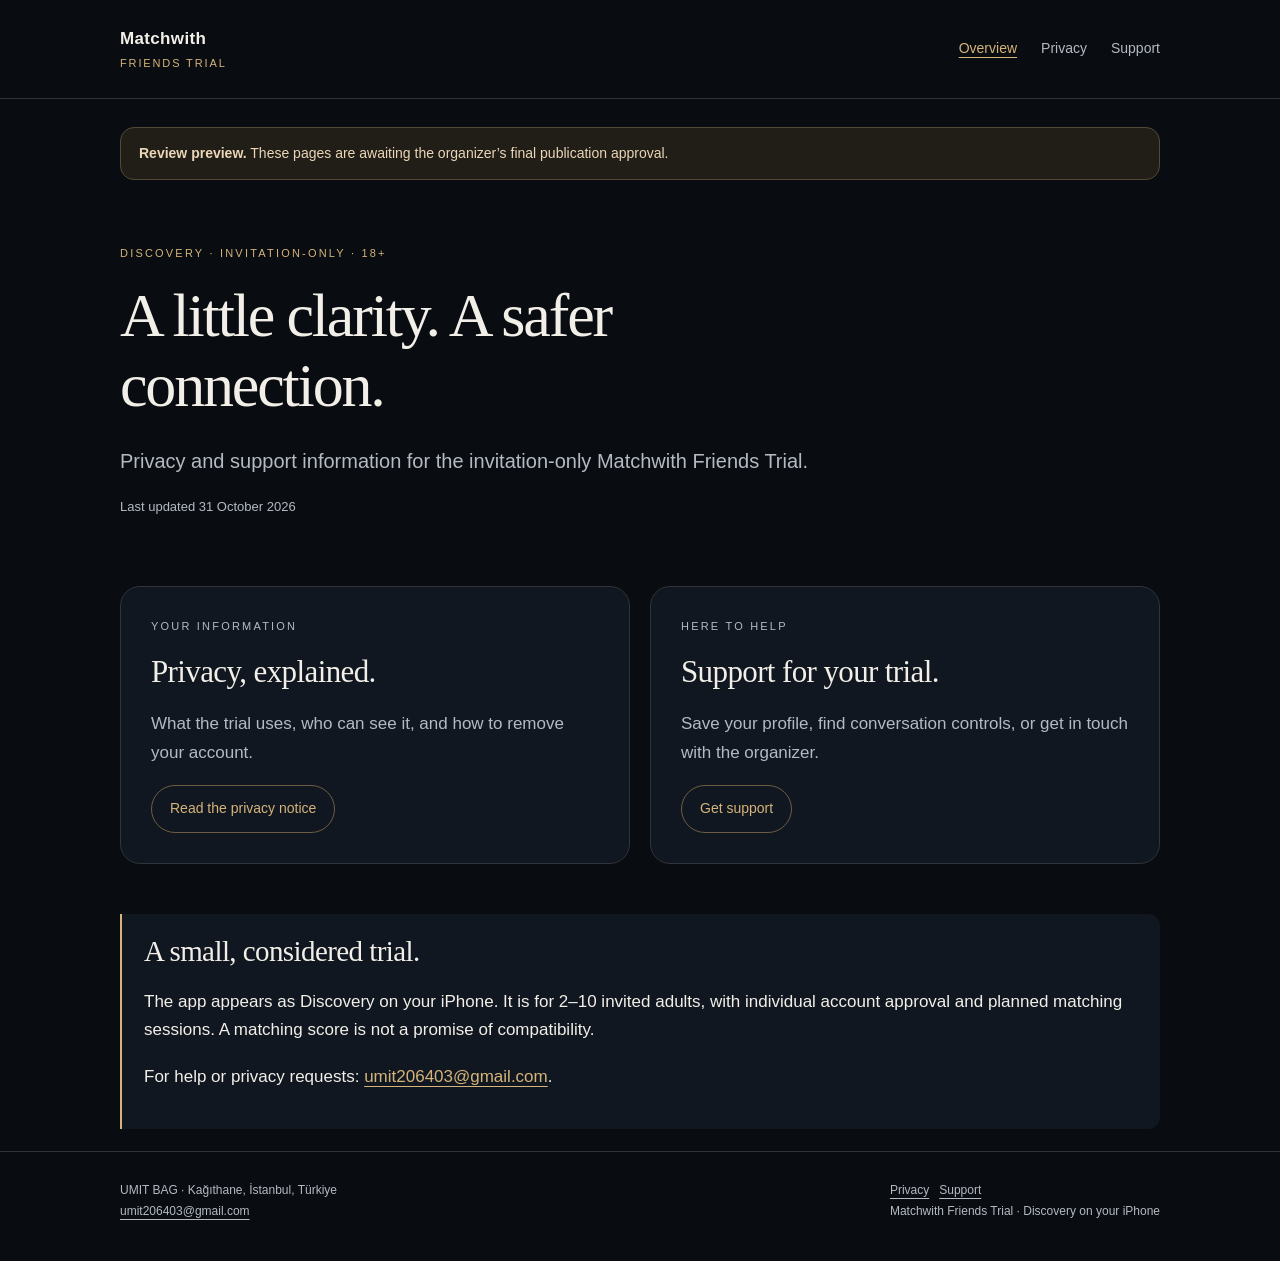
==== index.html @ a783fa44 "Prepare privacy and support site for review" ====
<!doctype html><html lang="en"><head><meta charset="utf-8"><meta name="viewport" content="width=device-width,initial-scale=1"><title>A little clarity. A safer connection. · Matchwith Friends Trial</title><meta name="description" content="Privacy and support information for the invitation-only Matchwith Friends Trial."><meta name="robots" content="noindex,nofollow"><meta name="referrer" content="no-referrer"><meta http-equiv="Content-Security-Policy" content="default-src 'none'; style-src 'self'; img-src 'self'; base-uri 'none'; form-action 'none'; object-src 'none'"><link rel="stylesheet" href="styles.css"></head><body><a class="skip" href="#main">Skip to content</a><header><div class="wrap header"><a class="brand" href="index.html">Matchwith<small>Friends trial</small></a><nav aria-label="Main navigation"><a href="index.html" aria-current="page">Overview</a><a href="privacy.html">Privacy</a><a href="support.html">Support</a></nav></div></header><main id="main" class="wrap"><div class="preview" role="note"><strong>Review preview.</strong> These pages are awaiting the organizer’s final publication approval.</div><div class="hero"><p class="eyebrow">Discovery · Invitation-only · 18+</p><h1>A little clarity. A safer connection.</h1><p class="lead">Privacy and support information for the invitation-only Matchwith Friends Trial.</p><p class="meta">Last updated 31 October 2026</p></div><div class="cards"><section class="card"><p class="eyebrow">Your information</p><h2>Privacy, explained.</h2><p>What the trial uses, who can see it, and how to remove your account.</p><a class="button" href="privacy.html">Read the privacy notice</a></section><section class="card"><p class="eyebrow">Here to help</p><h2>Support for your trial.</h2><p>Save your profile, find conversation controls, or get in touch with the organizer.</p><a class="button" href="support.html">Get support</a></section></div><section class="note"><h2>A small, considered trial.</h2><p>The app appears as Discovery on your iPhone. It is for 2–10 invited adults, with individual account approval and planned matching sessions. A matching score is not a promise of compatibility.</p><p>For help or privacy requests: <a class="email" href="mailto:umit206403@gmail.com">umit206403@gmail.com</a>.</p></section></main><footer><div class="wrap"><p>UMIT BAG · Kağıthane, İstanbul, Türkiye<br><a class="email" href="mailto:umit206403@gmail.com">umit206403@gmail.com</a></p><p><a href="privacy.html">Privacy</a> &nbsp; <a href="support.html">Support</a><br>Matchwith Friends Trial · Discovery on your iPhone</p></div></footer></body></html>
---- styles.css ----
@charset "UTF-8";
:root{color-scheme:dark;--bg:#090c10;--card:#111720;--ink:#f2efe8;--muted:#b4bac3;--gold:#d5b47a;--line:#30343a}*{box-sizing:border-box}html{scroll-behavior:smooth}body{margin:0;background:var(--bg);color:var(--ink);font:17px/1.7 -apple-system,BlinkMacSystemFont,"Segoe UI",sans-serif}a{color:var(--gold);text-underline-offset:4px}a:hover{color:#f1d5a4}a:focus-visible{outline:3px solid var(--gold);outline-offset:5px;border-radius:2px}.skip{position:absolute;left:20px;top:-100px;padding:12px;background:var(--card)}.skip:focus{top:12px;z-index:2}.wrap{width:min(100% - 48px,1040px);margin:auto}header{border-bottom:1px solid var(--line)}.header{display:flex;align-items:center;justify-content:space-between;gap:24px;padding-block:25px}.brand{text-decoration:none;color:var(--ink);font-weight:650;letter-spacing:.02em}.brand small{display:block;color:var(--gold);font-size:11px;font-weight:500;letter-spacing:.17em;text-transform:uppercase}nav{display:flex;gap:24px;flex-wrap:wrap}nav a{text-decoration:none;font-size:14px;color:var(--muted)}nav a[aria-current=page]{color:var(--gold);text-decoration:underline}.hero{padding:64px 0 35px;max-width:760px}.eyebrow{font-size:11px;text-transform:uppercase;letter-spacing:.2em;color:var(--gold);margin:0 0 17px}h1{font:400 clamp(38px,7vw,62px)/1.13 Georgia,serif;letter-spacing:-.035em;margin:0 0 24px}h2{font:400 29px/1.25 Georgia,serif;letter-spacing:-.02em;margin:0 0 18px}h3{font-size:18px;margin:25px 0 8px}p{margin:0 0 18px}.lead{font-size:20px;color:var(--muted)}.meta,.small{font-size:13px;color:var(--muted)}.preview{border:1px solid #544936;background:#211d17;border-radius:14px;padding:14px 18px;font-size:14px;color:#ead7b7;margin:28px 0 0}.layout{display:grid;grid-template-columns:215px minmax(0,1fr);gap:52px;padding-bottom:64px}.toc{font-size:13px;align-self:start;position:sticky;top:28px}.toc a{display:block;color:var(--muted);text-decoration:none;padding:5px 0}.toc p{color:var(--gold);text-transform:uppercase;font-size:10px;letter-spacing:.15em;margin-bottom:12px}.document section{scroll-margin-top:25px;padding:26px 0;border-bottom:1px solid var(--line)}.document section:first-child{padding-top:0}.document section:last-child{border:0}li{margin-bottom:12px}ul,ol{padding-left:23px;margin:0 0 20px}.cards{display:grid;grid-template-columns:1fr 1fr;gap:20px;margin:15px 0 50px}.card{background:var(--card);padding:30px;border:1px solid var(--line);border-radius:20px}.card h2{font-size:31px}.card p{color:var(--muted)}.button{display:inline-block;padding:11px 18px;border:1px solid #6c5d43;border-radius:50px;text-decoration:none;font-size:14px}.note{padding:19px 22px;background:var(--card);border-left:2px solid var(--gold);border-radius:0 12px 12px 0;margin:22px 0}.email{overflow-wrap:anywhere}footer{border-top:1px solid var(--line);padding:28px 0 40px;font-size:12px;color:var(--muted)}footer .wrap{display:flex;justify-content:space-between;gap:25px;flex-wrap:wrap}footer p{margin:0}footer a{color:var(--muted)}@media(max-width:700px){.header{align-items:flex-start;flex-direction:column;gap:18px}.wrap{width:min(100% - 36px,1040px)}.hero{padding-top:40px}.layout{grid-template-columns:1fr;gap:28px}.toc{position:static;border:1px solid var(--line);border-radius:14px;padding:18px}.cards{grid-template-columns:1fr}.card{padding:24px}nav{gap:22px}.lead{font-size:18px}}@media(prefers-reduced-motion:reduce){html{scroll-behavior:auto}}
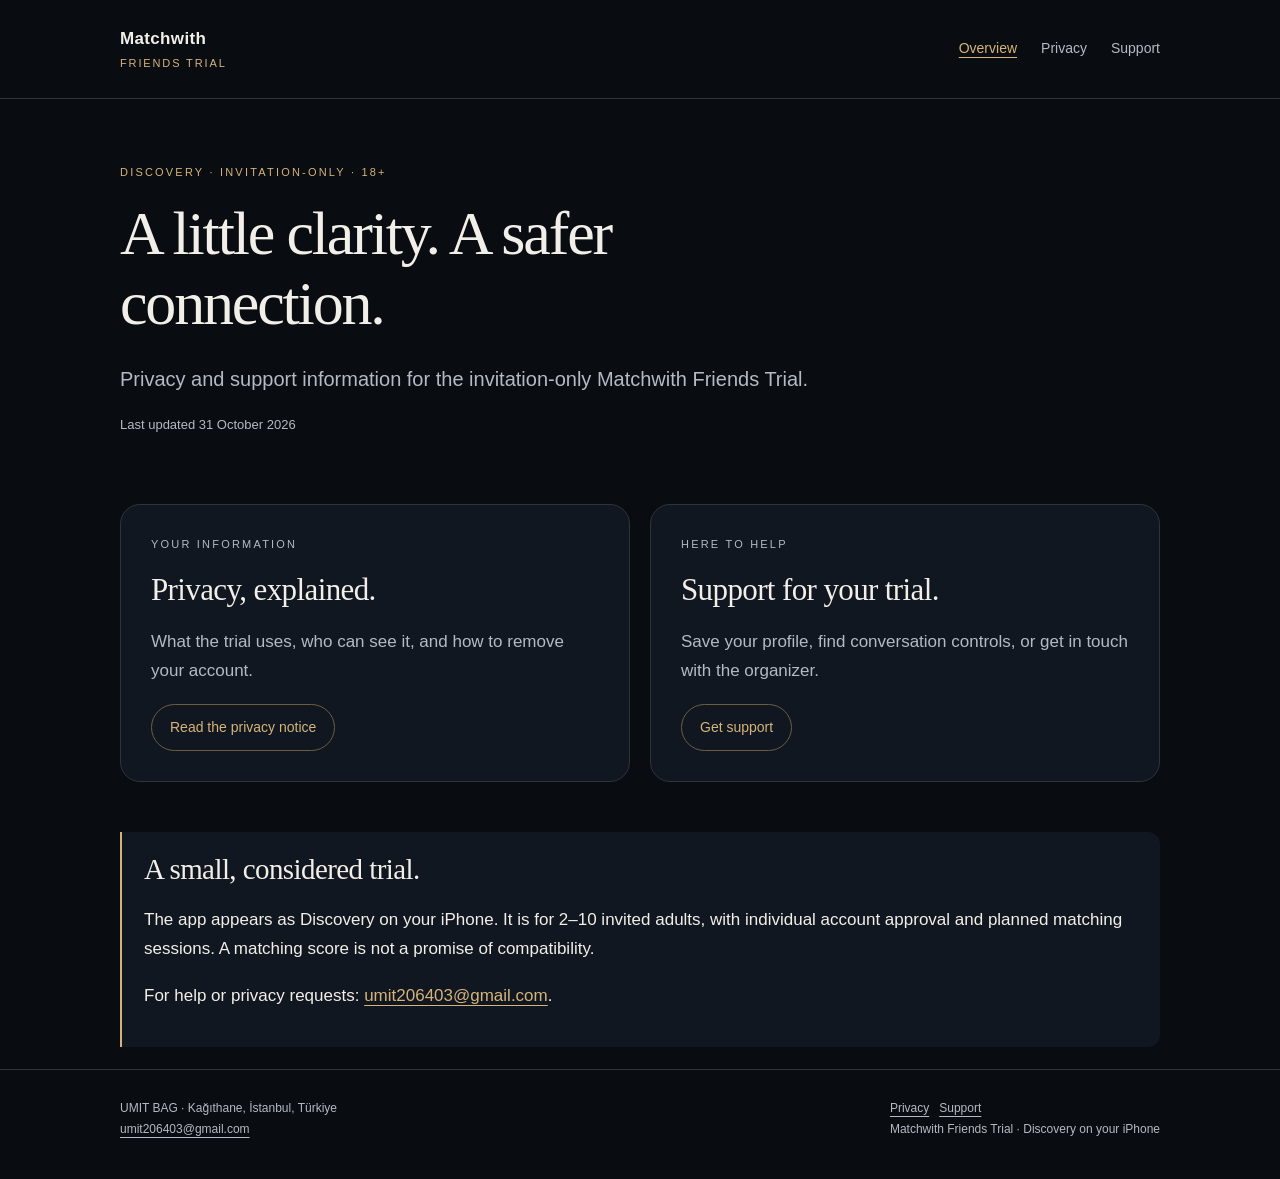
==== commit faba01db: "Publish owner-approved privacy and support pages" ====
--- a/index.html
+++ b/index.html
@@ -1 +1 @@
-<!doctype html><html lang="en"><head><meta charset="utf-8"><meta name="viewport" content="width=device-width,initial-scale=1"><title>A little clarity. A safer connection. · Matchwith Friends Trial</title><meta name="description" content="Privacy and support information for the invitation-only Matchwith Friends Trial."><meta name="robots" content="noindex,nofollow"><meta name="referrer" content="no-referrer"><meta http-equiv="Content-Security-Policy" content="default-src 'none'; style-src 'self'; img-src 'self'; base-uri 'none'; form-action 'none'; object-src 'none'"><link rel="stylesheet" href="styles.css"></head><body><a class="skip" href="#main">Skip to content</a><header><div class="wrap header"><a class="brand" href="index.html">Matchwith<small>Friends trial</small></a><nav aria-label="Main navigation"><a href="index.html" aria-current="page">Overview</a><a href="privacy.html">Privacy</a><a href="support.html">Support</a></nav></div></header><main id="main" class="wrap"><div class="preview" role="note"><strong>Review preview.</strong> These pages are awaiting the organizer’s final publication approval.</div><div class="hero"><p class="eyebrow">Discovery · Invitation-only · 18+</p><h1>A little clarity. A safer connection.</h1><p class="lead">Privacy and support information for the invitation-only Matchwith Friends Trial.</p><p class="meta">Last updated 31 October 2026</p></div><div class="cards"><section class="card"><p class="eyebrow">Your information</p><h2>Privacy, explained.</h2><p>What the trial uses, who can see it, and how to remove your account.</p><a class="button" href="privacy.html">Read the privacy notice</a></section><section class="card"><p class="eyebrow">Here to help</p><h2>Support for your trial.</h2><p>Save your profile, find conversation controls, or get in touch with the organizer.</p><a class="button" href="support.html">Get support</a></section></div><section class="note"><h2>A small, considered trial.</h2><p>The app appears as Discovery on your iPhone. It is for 2–10 invited adults, with individual account approval and planned matching sessions. A matching score is not a promise of compatibility.</p><p>For help or privacy requests: <a class="email" href="mailto:umit206403@gmail.com">umit206403@gmail.com</a>.</p></section></main><footer><div class="wrap"><p>UMIT BAG · Kağıthane, İstanbul, Türkiye<br><a class="email" href="mailto:umit206403@gmail.com">umit206403@gmail.com</a></p><p><a href="privacy.html">Privacy</a> &nbsp; <a href="support.html">Support</a><br>Matchwith Friends Trial · Discovery on your iPhone</p></div></footer></body></html>+<!doctype html><html lang="en"><head><meta charset="utf-8"><meta name="viewport" content="width=device-width,initial-scale=1"><title>A little clarity. A safer connection. · Matchwith Friends Trial</title><meta name="description" content="Privacy and support information for the invitation-only Matchwith Friends Trial."><meta name="robots" content="noindex,nofollow"><meta name="referrer" content="no-referrer"><meta http-equiv="Content-Security-Policy" content="default-src 'none'; style-src 'self'; img-src 'self'; base-uri 'none'; form-action 'none'; object-src 'none'"><link rel="stylesheet" href="styles.css"></head><body><a class="skip" href="#main">Skip to content</a><header><div class="wrap header"><a class="brand" href="index.html">Matchwith<small>Friends trial</small></a><nav aria-label="Main navigation"><a href="index.html" aria-current="page">Overview</a><a href="privacy.html">Privacy</a><a href="support.html">Support</a></nav></div></header><main id="main" class="wrap"><div class="hero"><p class="eyebrow">Discovery · Invitation-only · 18+</p><h1>A little clarity. A safer connection.</h1><p class="lead">Privacy and support information for the invitation-only Matchwith Friends Trial.</p><p class="meta">Last updated 31 October 2026</p></div><div class="cards"><section class="card"><p class="eyebrow">Your information</p><h2>Privacy, explained.</h2><p>What the trial uses, who can see it, and how to remove your account.</p><a class="button" href="privacy.html">Read the privacy notice</a></section><section class="card"><p class="eyebrow">Here to help</p><h2>Support for your trial.</h2><p>Save your profile, find conversation controls, or get in touch with the organizer.</p><a class="button" href="support.html">Get support</a></section></div><section class="note"><h2>A small, considered trial.</h2><p>The app appears as Discovery on your iPhone. It is for 2–10 invited adults, with individual account approval and planned matching sessions. A matching score is not a promise of compatibility.</p><p>For help or privacy requests: <a class="email" href="mailto:umit206403@gmail.com">umit206403@gmail.com</a>.</p></section></main><footer><div class="wrap"><p>UMIT BAG · Kağıthane, İstanbul, Türkiye<br><a class="email" href="mailto:umit206403@gmail.com">umit206403@gmail.com</a></p><p><a href="privacy.html">Privacy</a> &nbsp; <a href="support.html">Support</a><br>Matchwith Friends Trial · Discovery on your iPhone</p></div></footer></body></html>
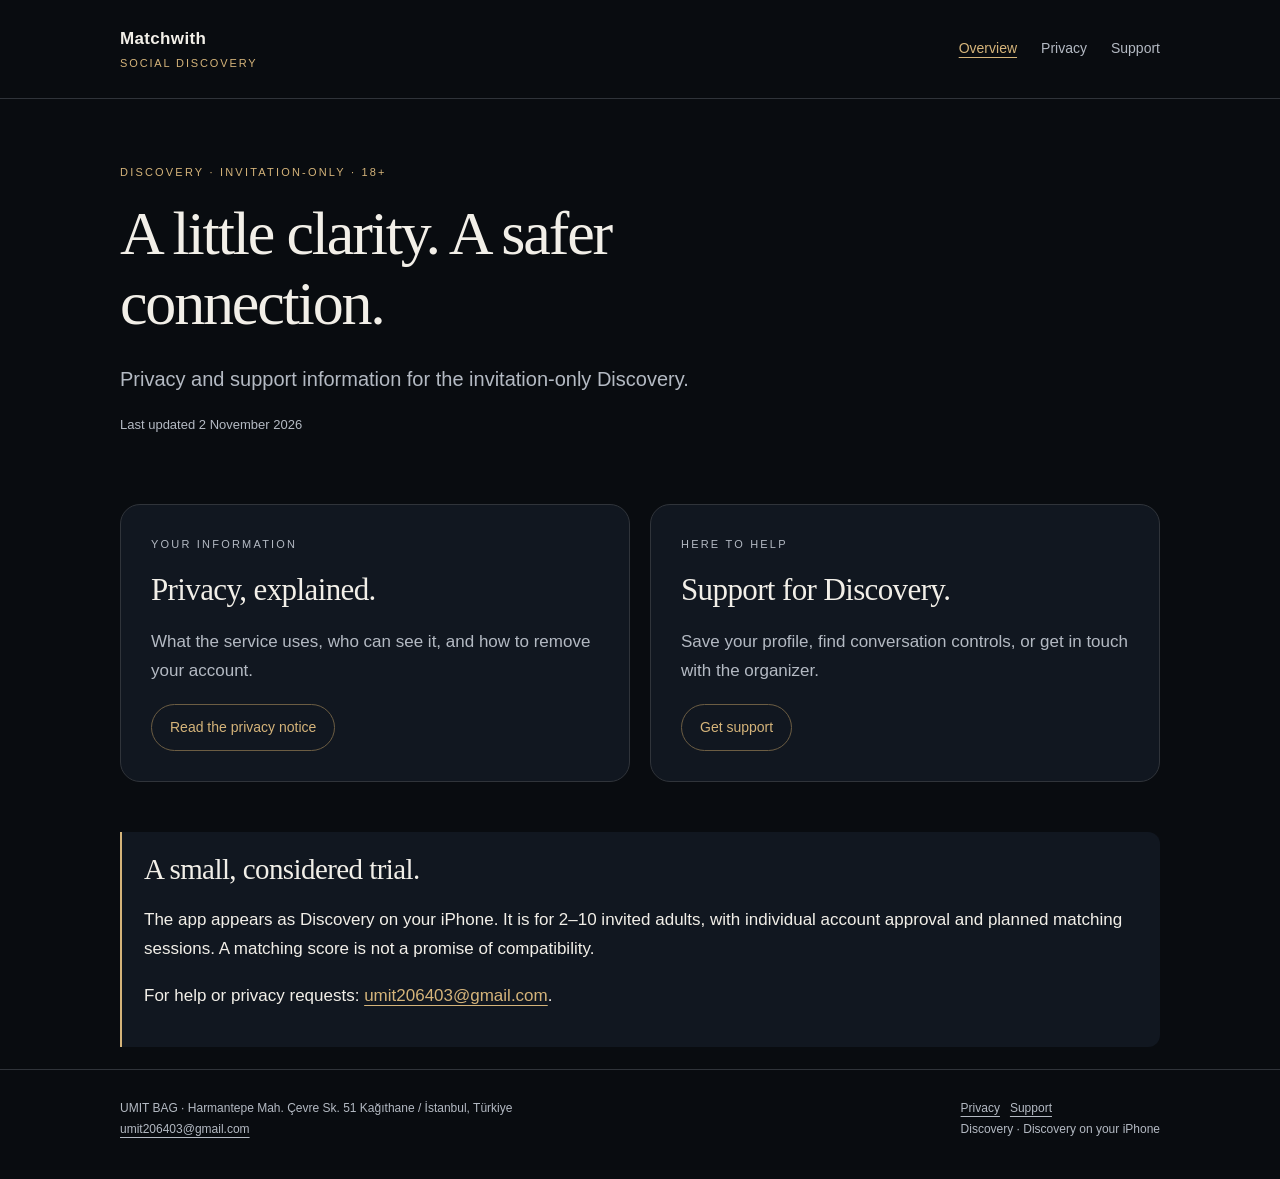
==== commit 81cf89dd: "Update Discovery privacy and support for onboarding and safety review Refresh factual descriptions o" ====
--- a/index.html
+++ b/index.html
@@ -1 +1 @@
-<!doctype html><html lang="en"><head><meta charset="utf-8"><meta name="viewport" content="width=device-width,initial-scale=1"><title>A little clarity. A safer connection. · Matchwith Friends Trial</title><meta name="description" content="Privacy and support information for the invitation-only Matchwith Friends Trial."><meta name="robots" content="noindex,nofollow"><meta name="referrer" content="no-referrer"><meta http-equiv="Content-Security-Policy" content="default-src 'none'; style-src 'self'; img-src 'self'; base-uri 'none'; form-action 'none'; object-src 'none'"><link rel="stylesheet" href="styles.css"></head><body><a class="skip" href="#main">Skip to content</a><header><div class="wrap header"><a class="brand" href="index.html">Matchwith<small>Friends trial</small></a><nav aria-label="Main navigation"><a href="index.html" aria-current="page">Overview</a><a href="privacy.html">Privacy</a><a href="support.html">Support</a></nav></div></header><main id="main" class="wrap"><div class="hero"><p class="eyebrow">Discovery · Invitation-only · 18+</p><h1>A little clarity. A safer connection.</h1><p class="lead">Privacy and support information for the invitation-only Matchwith Friends Trial.</p><p class="meta">Last updated 31 October 2026</p></div><div class="cards"><section class="card"><p class="eyebrow">Your information</p><h2>Privacy, explained.</h2><p>What the trial uses, who can see it, and how to remove your account.</p><a class="button" href="privacy.html">Read the privacy notice</a></section><section class="card"><p class="eyebrow">Here to help</p><h2>Support for your trial.</h2><p>Save your profile, find conversation controls, or get in touch with the organizer.</p><a class="button" href="support.html">Get support</a></section></div><section class="note"><h2>A small, considered trial.</h2><p>The app appears as Discovery on your iPhone. It is for 2–10 invited adults, with individual account approval and planned matching sessions. A matching score is not a promise of compatibility.</p><p>For help or privacy requests: <a class="email" href="mailto:umit206403@gmail.com">umit206403@gmail.com</a>.</p></section></main><footer><div class="wrap"><p>UMIT BAG · Kağıthane, İstanbul, Türkiye<br><a class="email" href="mailto:umit206403@gmail.com">umit206403@gmail.com</a></p><p><a href="privacy.html">Privacy</a> &nbsp; <a href="support.html">Support</a><br>Matchwith Friends Trial · Discovery on your iPhone</p></div></footer></body></html>+<!doctype html><html lang="en"><head><meta charset="utf-8"><meta name="viewport" content="width=device-width,initial-scale=1"><title>A little clarity. A safer connection. · Discovery</title><meta name="description" content="Privacy and support information for the invitation-only Discovery."><meta name="robots" content="noindex,nofollow"><meta name="referrer" content="no-referrer"><meta http-equiv="Content-Security-Policy" content="default-src 'none'; style-src 'self'; img-src 'self'; base-uri 'none'; form-action 'none'; object-src 'none'"><link rel="stylesheet" href="styles.css"></head><body><a class="skip" href="#main">Skip to content</a><header><div class="wrap header"><a class="brand" href="index.html">Matchwith<small>Social discovery</small></a><nav aria-label="Main navigation"><a href="index.html" aria-current="page">Overview</a><a href="privacy.html">Privacy</a><a href="support.html">Support</a></nav></div></header><main id="main" class="wrap"><div class="hero"><p class="eyebrow">Discovery · Invitation-only · 18+</p><h1>A little clarity. A safer connection.</h1><p class="lead">Privacy and support information for the invitation-only Discovery.</p><p class="meta">Last updated 2 November 2026</p></div><div class="cards"><section class="card"><p class="eyebrow">Your information</p><h2>Privacy, explained.</h2><p>What the service uses, who can see it, and how to remove your account.</p><a class="button" href="privacy.html">Read the privacy notice</a></section><section class="card"><p class="eyebrow">Here to help</p><h2>Support for Discovery.</h2><p>Save your profile, find conversation controls, or get in touch with the organizer.</p><a class="button" href="support.html">Get support</a></section></div><section class="note"><h2>A small, considered trial.</h2><p>The app appears as Discovery on your iPhone. It is for 2–10 invited adults, with individual account approval and planned matching sessions. A matching score is not a promise of compatibility.</p><p>For help or privacy requests: <a class="email" href="mailto:umit206403@gmail.com">umit206403@gmail.com</a>.</p></section></main><footer><div class="wrap"><p>UMIT BAG · Harmantepe Mah. Çevre Sk. 51 Kağıthane / İstanbul, Türkiye<br><a class="email" href="mailto:umit206403@gmail.com">umit206403@gmail.com</a></p><p><a href="privacy.html">Privacy</a> &nbsp; <a href="support.html">Support</a><br>Discovery · Discovery on your iPhone</p></div></footer></body></html>
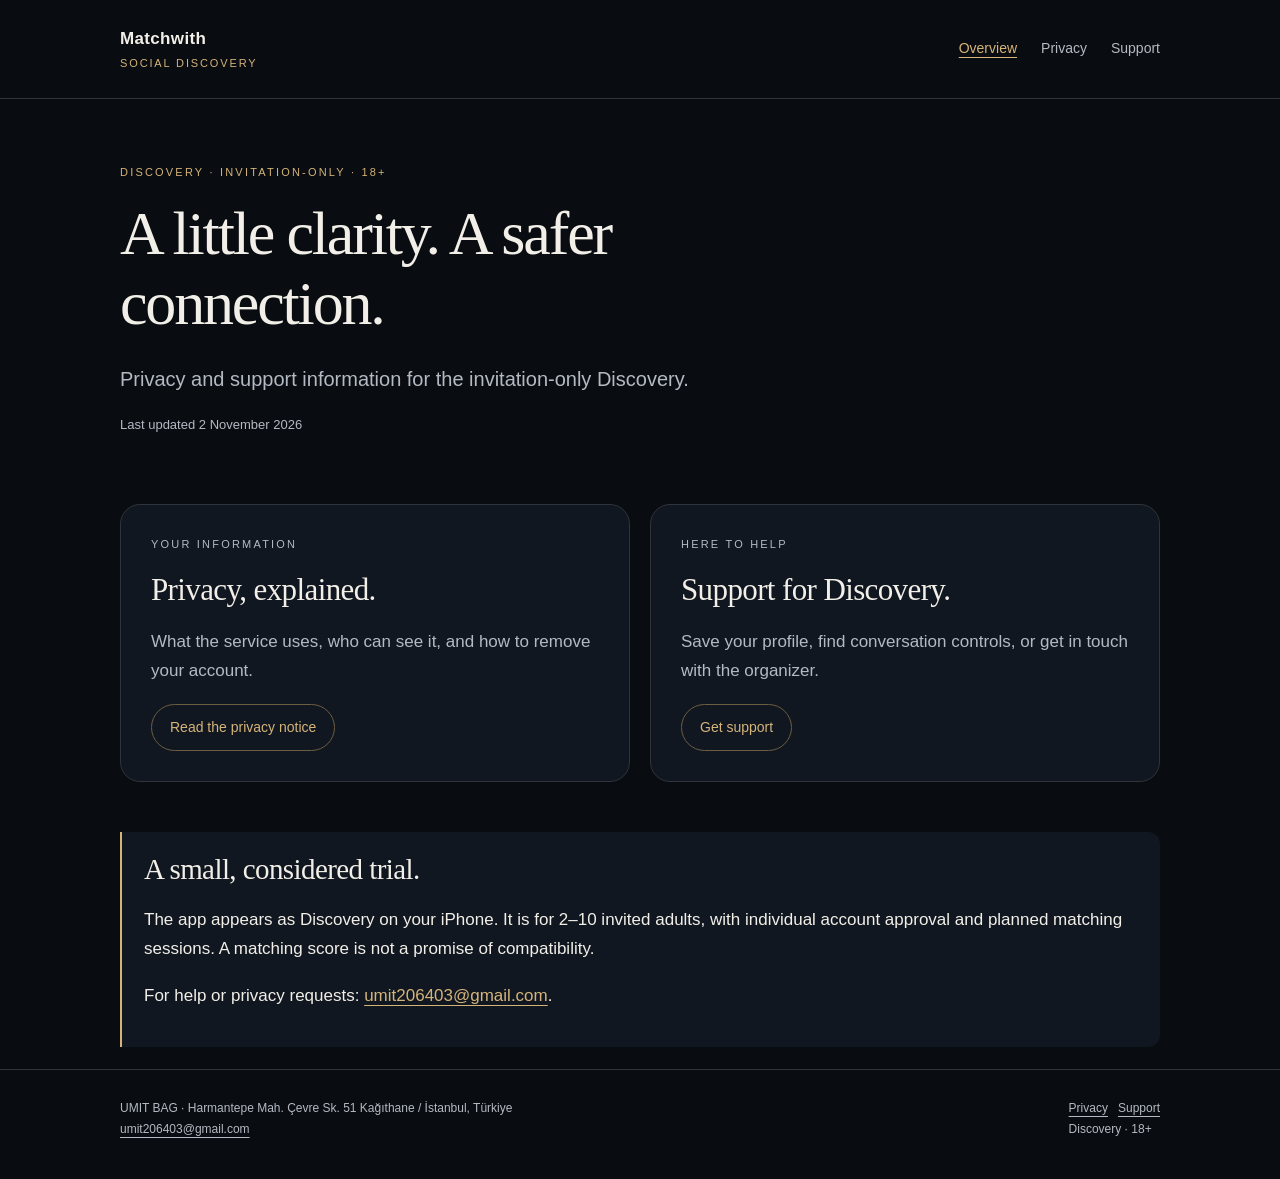
==== commit 32498c83: "Clarify photo-upload actions and notification privacy" ====
--- a/index.html
+++ b/index.html
@@ -1 +1 @@
-<!doctype html><html lang="en"><head><meta charset="utf-8"><meta name="viewport" content="width=device-width,initial-scale=1"><title>A little clarity. A safer connection. · Discovery</title><meta name="description" content="Privacy and support information for the invitation-only Discovery."><meta name="robots" content="noindex,nofollow"><meta name="referrer" content="no-referrer"><meta http-equiv="Content-Security-Policy" content="default-src 'none'; style-src 'self'; img-src 'self'; base-uri 'none'; form-action 'none'; object-src 'none'"><link rel="stylesheet" href="styles.css"></head><body><a class="skip" href="#main">Skip to content</a><header><div class="wrap header"><a class="brand" href="index.html">Matchwith<small>Social discovery</small></a><nav aria-label="Main navigation"><a href="index.html" aria-current="page">Overview</a><a href="privacy.html">Privacy</a><a href="support.html">Support</a></nav></div></header><main id="main" class="wrap"><div class="hero"><p class="eyebrow">Discovery · Invitation-only · 18+</p><h1>A little clarity. A safer connection.</h1><p class="lead">Privacy and support information for the invitation-only Discovery.</p><p class="meta">Last updated 2 November 2026</p></div><div class="cards"><section class="card"><p class="eyebrow">Your information</p><h2>Privacy, explained.</h2><p>What the service uses, who can see it, and how to remove your account.</p><a class="button" href="privacy.html">Read the privacy notice</a></section><section class="card"><p class="eyebrow">Here to help</p><h2>Support for Discovery.</h2><p>Save your profile, find conversation controls, or get in touch with the organizer.</p><a class="button" href="support.html">Get support</a></section></div><section class="note"><h2>A small, considered trial.</h2><p>The app appears as Discovery on your iPhone. It is for 2–10 invited adults, with individual account approval and planned matching sessions. A matching score is not a promise of compatibility.</p><p>For help or privacy requests: <a class="email" href="mailto:umit206403@gmail.com">umit206403@gmail.com</a>.</p></section></main><footer><div class="wrap"><p>UMIT BAG · Harmantepe Mah. Çevre Sk. 51 Kağıthane / İstanbul, Türkiye<br><a class="email" href="mailto:umit206403@gmail.com">umit206403@gmail.com</a></p><p><a href="privacy.html">Privacy</a> &nbsp; <a href="support.html">Support</a><br>Discovery · Discovery on your iPhone</p></div></footer></body></html>+<!doctype html><html lang="en"><head><meta charset="utf-8"><meta name="viewport" content="width=device-width,initial-scale=1"><title>A little clarity. A safer connection. · Discovery</title><meta name="description" content="Privacy and support information for the invitation-only Discovery."><meta name="robots" content="noindex,nofollow"><meta name="referrer" content="no-referrer"><meta http-equiv="Content-Security-Policy" content="default-src 'none'; style-src 'self'; img-src 'self'; base-uri 'none'; form-action 'none'; object-src 'none'"><link rel="stylesheet" href="styles.css"></head><body><a class="skip" href="#main">Skip to content</a><header><div class="wrap header"><a class="brand" href="index.html">Matchwith<small>Social discovery</small></a><nav aria-label="Main navigation"><a href="index.html" aria-current="page">Overview</a><a href="privacy.html">Privacy</a><a href="support.html">Support</a></nav></div></header><main id="main" class="wrap"><div class="hero"><p class="eyebrow">Discovery · Invitation-only · 18+</p><h1>A little clarity. A safer connection.</h1><p class="lead">Privacy and support information for the invitation-only Discovery.</p><p class="meta">Last updated 2 November 2026</p></div><div class="cards"><section class="card"><p class="eyebrow">Your information</p><h2>Privacy, explained.</h2><p>What the service uses, who can see it, and how to remove your account.</p><a class="button" href="privacy.html">Read the privacy notice</a></section><section class="card"><p class="eyebrow">Here to help</p><h2>Support for Discovery.</h2><p>Save your profile, find conversation controls, or get in touch with the organizer.</p><a class="button" href="support.html">Get support</a></section></div><section class="note"><h2>A small, considered trial.</h2><p>The app appears as Discovery on your iPhone. It is for 2–10 invited adults, with individual account approval and planned matching sessions. A matching score is not a promise of compatibility.</p><p>For help or privacy requests: <a class="email" href="mailto:umit206403@gmail.com">umit206403@gmail.com</a>.</p></section></main><footer><div class="wrap"><p>UMIT BAG · Harmantepe Mah. Çevre Sk. 51 Kağıthane / İstanbul, Türkiye<br><a class="email" href="mailto:umit206403@gmail.com">umit206403@gmail.com</a></p><p><a href="privacy.html">Privacy</a> &nbsp; <a href="support.html">Support</a><br>Discovery · 18+</p></div></footer></body></html>
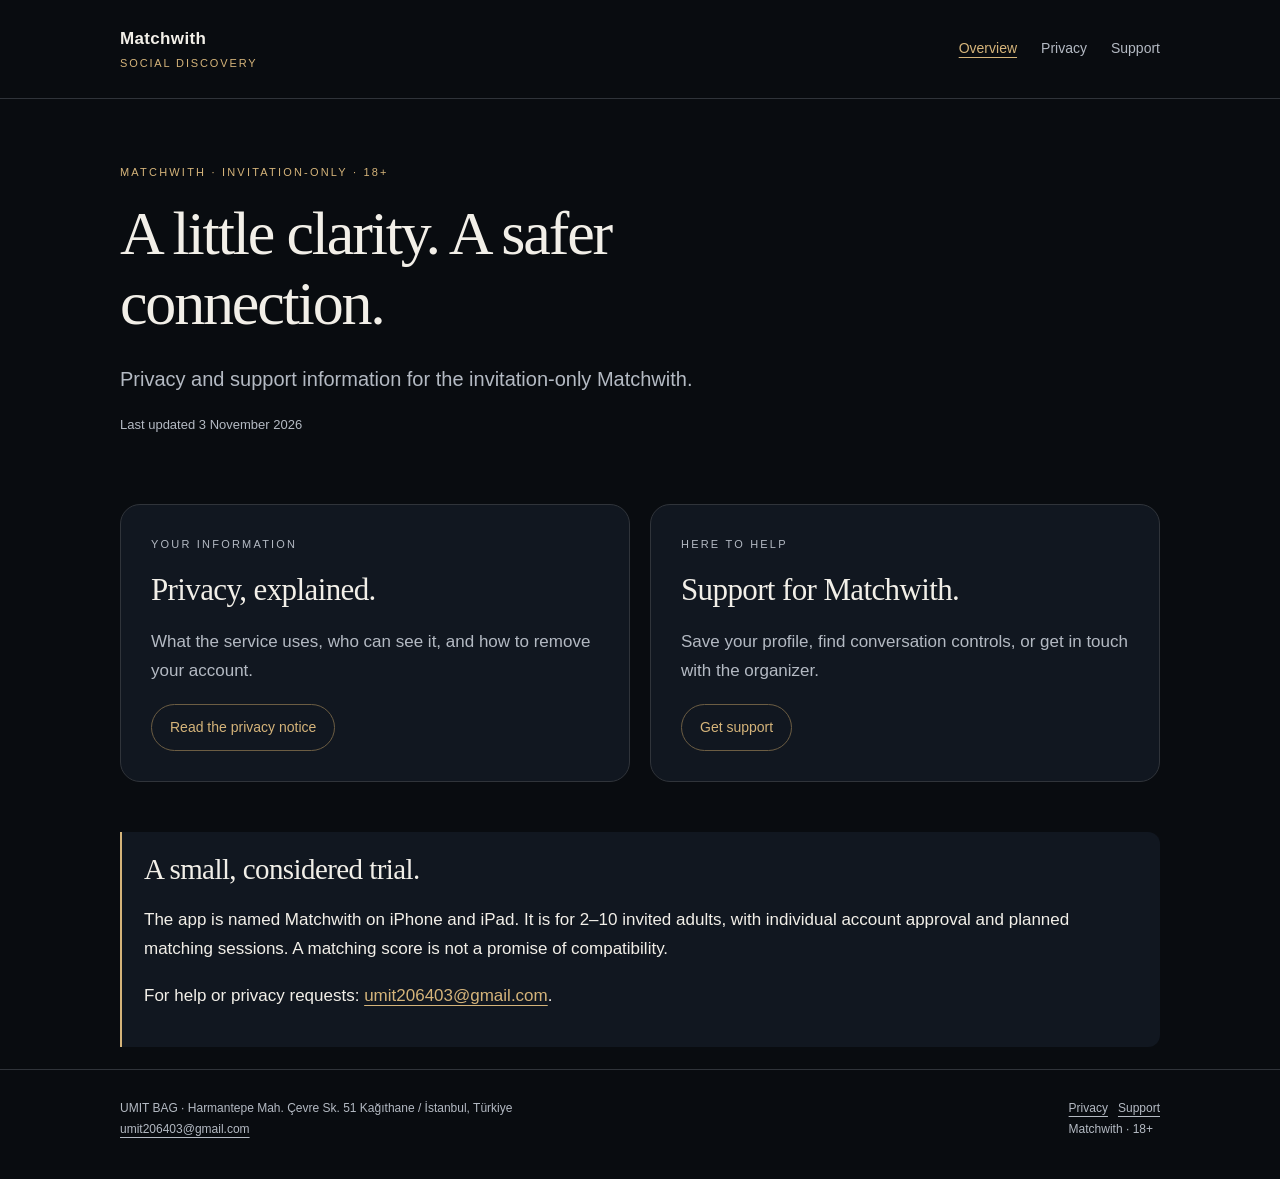
==== commit 43cb7351: "Use Matchwith as the final app name" ====
--- a/index.html
+++ b/index.html
@@ -1 +1 @@
-<!doctype html><html lang="en"><head><meta charset="utf-8"><meta name="viewport" content="width=device-width,initial-scale=1"><title>A little clarity. A safer connection. · Discovery</title><meta name="description" content="Privacy and support information for the invitation-only Discovery."><meta name="robots" content="noindex,nofollow"><meta name="referrer" content="no-referrer"><meta http-equiv="Content-Security-Policy" content="default-src 'none'; style-src 'self'; img-src 'self'; base-uri 'none'; form-action 'none'; object-src 'none'"><link rel="stylesheet" href="styles.css"></head><body><a class="skip" href="#main">Skip to content</a><header><div class="wrap header"><a class="brand" href="index.html">Matchwith<small>Social discovery</small></a><nav aria-label="Main navigation"><a href="index.html" aria-current="page">Overview</a><a href="privacy.html">Privacy</a><a href="support.html">Support</a></nav></div></header><main id="main" class="wrap"><div class="hero"><p class="eyebrow">Discovery · Invitation-only · 18+</p><h1>A little clarity. A safer connection.</h1><p class="lead">Privacy and support information for the invitation-only Discovery.</p><p class="meta">Last updated 2 November 2026</p></div><div class="cards"><section class="card"><p class="eyebrow">Your information</p><h2>Privacy, explained.</h2><p>What the service uses, who can see it, and how to remove your account.</p><a class="button" href="privacy.html">Read the privacy notice</a></section><section class="card"><p class="eyebrow">Here to help</p><h2>Support for Discovery.</h2><p>Save your profile, find conversation controls, or get in touch with the organizer.</p><a class="button" href="support.html">Get support</a></section></div><section class="note"><h2>A small, considered trial.</h2><p>The app appears as Discovery on your iPhone. It is for 2–10 invited adults, with individual account approval and planned matching sessions. A matching score is not a promise of compatibility.</p><p>For help or privacy requests: <a class="email" href="mailto:umit206403@gmail.com">umit206403@gmail.com</a>.</p></section></main><footer><div class="wrap"><p>UMIT BAG · Harmantepe Mah. Çevre Sk. 51 Kağıthane / İstanbul, Türkiye<br><a class="email" href="mailto:umit206403@gmail.com">umit206403@gmail.com</a></p><p><a href="privacy.html">Privacy</a> &nbsp; <a href="support.html">Support</a><br>Discovery · 18+</p></div></footer></body></html>+<!doctype html><html lang="en"><head><meta charset="utf-8"><meta name="viewport" content="width=device-width,initial-scale=1"><title>A little clarity. A safer connection. · Matchwith</title><meta name="description" content="Privacy and support information for the invitation-only Matchwith."><meta name="robots" content="noindex,nofollow"><meta name="referrer" content="no-referrer"><meta http-equiv="Content-Security-Policy" content="default-src 'none'; style-src 'self'; img-src 'self'; base-uri 'none'; form-action 'none'; object-src 'none'"><link rel="stylesheet" href="styles.css"></head><body><a class="skip" href="#main">Skip to content</a><header><div class="wrap header"><a class="brand" href="index.html">Matchwith<small>Social discovery</small></a><nav aria-label="Main navigation"><a href="index.html" aria-current="page">Overview</a><a href="privacy.html">Privacy</a><a href="support.html">Support</a></nav></div></header><main id="main" class="wrap"><div class="hero"><p class="eyebrow">Matchwith · Invitation-only · 18+</p><h1>A little clarity. A safer connection.</h1><p class="lead">Privacy and support information for the invitation-only Matchwith.</p><p class="meta">Last updated 3 November 2026</p></div><div class="cards"><section class="card"><p class="eyebrow">Your information</p><h2>Privacy, explained.</h2><p>What the service uses, who can see it, and how to remove your account.</p><a class="button" href="privacy.html">Read the privacy notice</a></section><section class="card"><p class="eyebrow">Here to help</p><h2>Support for Matchwith.</h2><p>Save your profile, find conversation controls, or get in touch with the organizer.</p><a class="button" href="support.html">Get support</a></section></div><section class="note"><h2>A small, considered trial.</h2><p>The app is named Matchwith on iPhone and iPad. It is for 2–10 invited adults, with individual account approval and planned matching sessions. A matching score is not a promise of compatibility.</p><p>For help or privacy requests: <a class="email" href="mailto:umit206403@gmail.com">umit206403@gmail.com</a>.</p></section></main><footer><div class="wrap"><p>UMIT BAG · Harmantepe Mah. Çevre Sk. 51 Kağıthane / İstanbul, Türkiye<br><a class="email" href="mailto:umit206403@gmail.com">umit206403@gmail.com</a></p><p><a href="privacy.html">Privacy</a> &nbsp; <a href="support.html">Support</a><br>Matchwith · 18+</p></div></footer></body></html>
